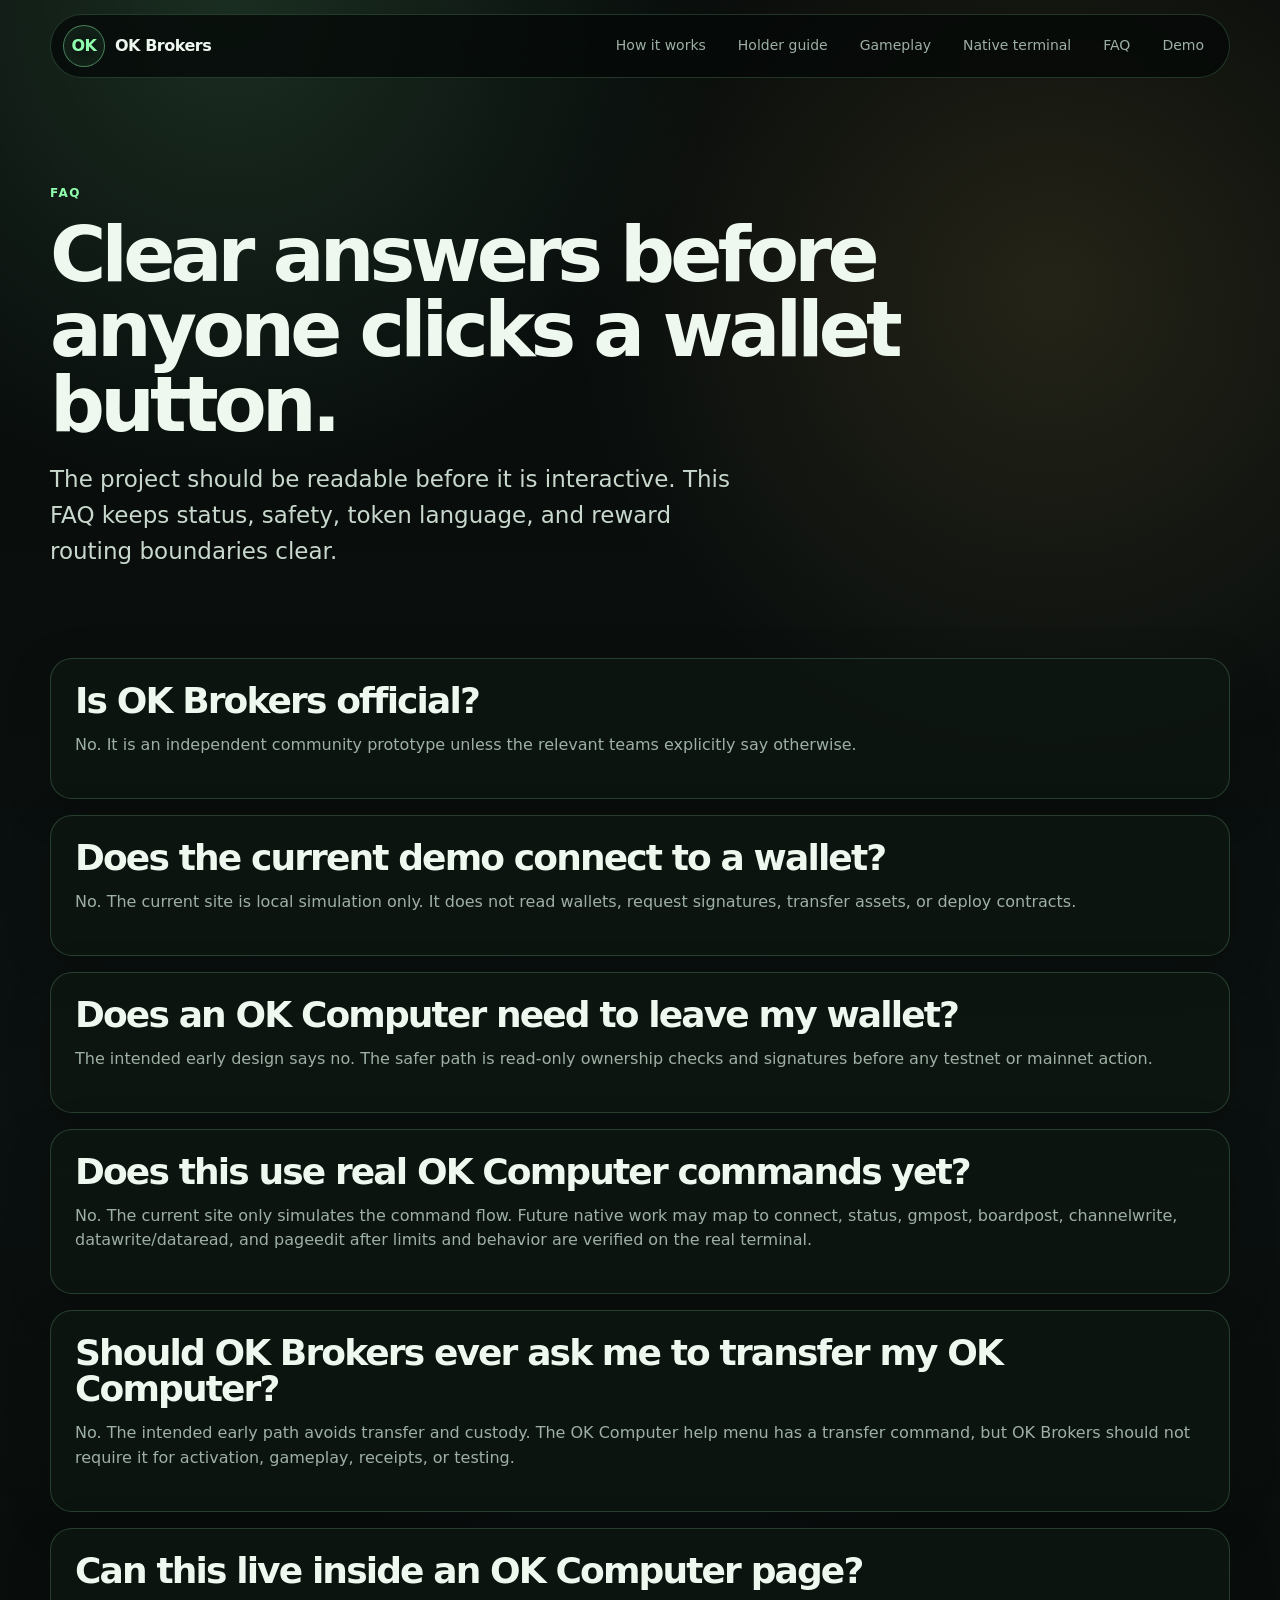
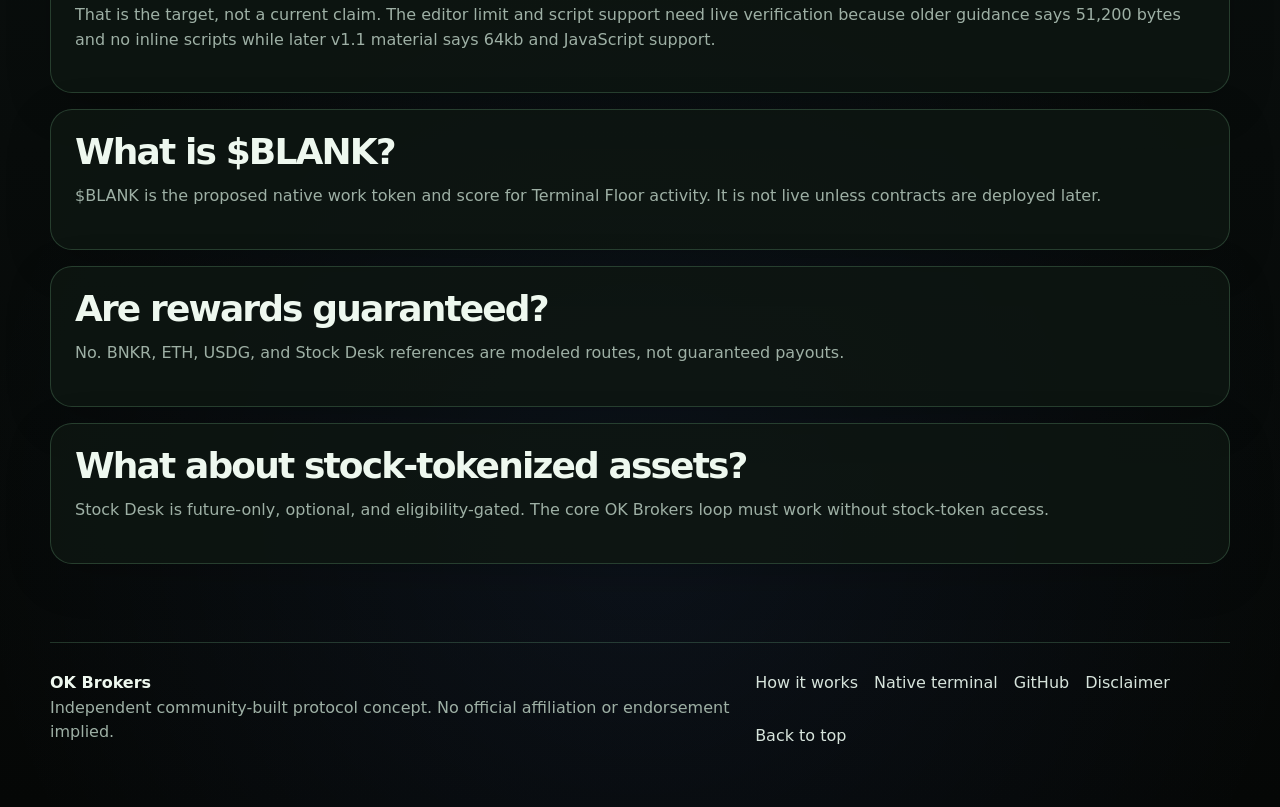
==== site/faq.html @ f8a7526f "feat: OK Computer-native reframe, economy spec, Season 0 and Terminal Floor pages - Reframe site aro" ====
<!doctype html>
<html lang="en">
<head>
  <meta charset="utf-8" />
  <meta name="viewport" content="width=device-width, initial-scale=1" />
  <title>OK Brokers FAQ</title>
  <meta name="description" content="Frequently asked questions about OK Brokers, wallet safety, $BLANK, BNKR routing, stock-token gating, and current demo status." />
  <meta name="theme-color" content="#08100c" />
  <link rel="icon" href="./favicon.svg" type="image/svg+xml" />
  <link rel="stylesheet" href="./styles.css" />
</head>
<body>
  <div class="grain" aria-hidden="true"></div>
  <header class="site-header">
    <a class="brand" href="./index.html#top" aria-label="OK Brokers home"><span class="brand-mark">OK</span><span>OK Brokers</span></a>
    <nav aria-label="Primary navigation">
      <a href="./how-it-works.html">How it works</a>
      <a href="./holder-guide.html">Holder guide</a>
      <a href="./gameplay.html">Gameplay</a>
      <a href="./native-terminal.html">Native terminal</a>
      <a href="./faq.html">FAQ</a>
      <a href="./index.html#simulator">Demo</a>
    </nav>
  </header>
  <main id="top" class="page-main">
    <section class="section-shell page-hero">
      <p class="eyebrow">FAQ</p>
      <h1>Clear answers before anyone clicks a wallet button.</h1>
      <p class="lede">The project should be readable before it is interactive. This FAQ keeps status, safety, token language, and reward routing boundaries clear.</p>
    </section>
    <section class="section-shell faq-list">
      <article><h2>Is OK Brokers official?</h2><p>No. It is an independent community prototype unless the relevant teams explicitly say otherwise.</p></article>
      <article><h2>Does the current demo connect to a wallet?</h2><p>No. The current site is local simulation only. It does not read wallets, request signatures, transfer assets, or deploy contracts.</p></article>
      <article><h2>Does an OK Computer need to leave my wallet?</h2><p>The intended early design says no. The safer path is read-only ownership checks and signatures before any testnet or mainnet action.</p></article>
      <article><h2>Does this use real OK Computer commands yet?</h2><p>No. The current site only simulates the command flow. Future native work may map to connect, status, gmpost, boardpost, channelwrite, datawrite/dataread, and pageedit after limits and behavior are verified on the real terminal.</p></article>
      <article><h2>Should OK Brokers ever ask me to transfer my OK Computer?</h2><p>No. The intended early path avoids transfer and custody. The OK Computer help menu has a transfer command, but OK Brokers should not require it for activation, gameplay, receipts, or testing.</p></article>
      <article><h2>Can this live inside an OK Computer page?</h2><p>That is the target, not a current claim. The editor limit and script support need live verification because older guidance says 51,200 bytes and no inline scripts while later v1.1 material says 64kb and JavaScript support.</p></article>
      <article><h2>What is $BLANK?</h2><p>$BLANK is the proposed native work token and score for Terminal Floor activity. It is not live unless contracts are deployed later.</p></article>
      <article><h2>Are rewards guaranteed?</h2><p>No. BNKR, ETH, USDG, and Stock Desk references are modeled routes, not guaranteed payouts.</p></article>
      <article><h2>What about stock-tokenized assets?</h2><p>Stock Desk is future-only, optional, and eligibility-gated. The core OK Brokers loop must work without stock-token access.</p></article>
    </section>
  </main>
  <footer class="site-footer section-shell">
    <div>
      <strong>OK Brokers</strong>
      <p>Independent community-built protocol concept. No official affiliation or endorsement implied.</p>
    </div>
    <div class="footer-links">
      <a href="./how-it-works.html">How it works</a>
      <a href="./native-terminal.html">Native terminal</a>
      <a href="https://github.com/tgelhardt/machine-anvil">GitHub</a>
      <a href="https://github.com/tgelhardt/machine-anvil/blob/main/DISCLAIMER.md">Disclaimer</a>
      <a href="#top">Back to top</a>
    </div>
  </footer>
</body>
</html>
---- site/styles.css ----
:root {
  color-scheme: dark;
  --bg: #070b0a;
  --panel: rgba(14, 23, 18, 0.82);
  --panel-strong: rgba(17, 28, 22, 0.96);
  --text: #eef8ef;
  --muted: #9eb0a5;
  --line: rgba(162, 255, 190, 0.18);
  --accent: #90ffad;
  --accent-2: #f1c96b;
  --warning: #ff886e;
  --shadow: 0 24px 90px rgba(0, 0, 0, 0.48);
  --radius: 24px;
}

* { box-sizing: border-box; }
html { scroll-behavior: smooth; }
body {
  margin: 0;
  min-height: 100vh;
  background:
    radial-gradient(circle at 18% 0%, rgba(144, 255, 173, 0.14), transparent 31rem),
    radial-gradient(circle at 82% 12%, rgba(241, 201, 107, 0.12), transparent 30rem),
    radial-gradient(circle at 50% 88%, rgba(87, 135, 255, 0.08), transparent 42rem),
    linear-gradient(180deg, #070b0a 0%, #0b1110 45%, #050706 100%);
  color: var(--text);
  font-family: Inter, ui-sans-serif, system-ui, -apple-system, BlinkMacSystemFont, "Segoe UI", sans-serif;
  line-height: 1.55;
}

a { color: inherit; text-decoration: none; }
strong { color: #ffffff; }
.grain {
  position: fixed;
  inset: 0;
  pointer-events: none;
  opacity: 0.20;
  background-image:
    linear-gradient(rgba(255,255,255,.04) 1px, transparent 1px),
    linear-gradient(90deg, rgba(255,255,255,.035) 1px, transparent 1px);
  background-size: 42px 42px;
  mask-image: linear-gradient(to bottom, black, transparent 82%);
}

.site-header {
  position: sticky;
  top: 0;
  z-index: 10;
  display: flex;
  justify-content: space-between;
  align-items: center;
  width: min(1180px, calc(100% - 32px));
  margin: 14px auto 0;
  padding: 10px 12px;
  border: 1px solid var(--line);
  border-radius: 999px;
  background: rgba(5, 8, 7, 0.76);
  backdrop-filter: blur(18px);
}

.brand { display:flex; align-items:center; gap: 10px; font-weight: 900; letter-spacing: -.03em; }
.brand-mark {
  display: grid;
  place-items: center;
  width: 42px;
  height: 42px;
  border-radius: 50%;
  border: 1px solid rgba(144, 255, 173, 0.45);
  color: var(--accent);
  font-weight: 900;
  background: #0b1510;
  box-shadow: inset 0 0 24px rgba(144,255,173,.09);
}

nav { display: flex; gap: 6px; align-items: center; }
nav a {
  padding: 9px 13px;
  border-radius: 999px;
  color: var(--muted);
  font-size: 14px;
}
nav a:hover { background: rgba(255,255,255,0.06); color: var(--text); }
a:focus-visible, button:focus-visible, input:focus-visible {
  outline: 3px solid rgba(144, 255, 173, .72);
  outline-offset: 3px;
}

.section-shell { width: min(1180px, calc(100% - 32px)); margin: 0 auto; }
.hero {
  display: grid;
  grid-template-columns: 1.05fr .95fr;
  gap: 42px;
  align-items: center;
  padding: 92px 0 48px;
}
.eyebrow {
  margin: 0 0 14px;
  color: var(--accent);
  font-size: 12px;
  font-weight: 900;
  letter-spacing: .13em;
  text-transform: uppercase;
}
h1, h2, h3, p { margin-top: 0; }
h1 {
  max-width: 760px;
  margin-bottom: 20px;
  font-size: clamp(44px, 6vw, 78px);
  line-height: .98;
  letter-spacing: -0.062em;
}
h2 {
  margin-bottom: 14px;
  font-size: clamp(32px, 4vw, 58px);
  line-height: 1;
  letter-spacing: -0.052em;
}
h3 { margin-bottom: 8px; font-size: 18px; }
.lede {
  max-width: 680px;
  color: #c8d8cd;
  font-size: clamp(18px, 2vw, 23px);
}
.hero-actions { display: flex; gap: 12px; flex-wrap: wrap; margin: 30px 0 16px; }
.button {
  display: inline-flex;
  align-items: center;
  min-height: 48px;
  padding: 0 19px;
  border-radius: 999px;
  font-weight: 900;
  border: 1px solid var(--line);
}
.button.primary { background: var(--accent); color: #07100a; border-color: transparent; }
.button.secondary { background: rgba(255,255,255,.05); color: var(--text); }
.status-note { color: var(--muted); font-size: 14px; }

.terminal-card {
  border: 1px solid rgba(144, 255, 173, 0.24);
  border-radius: var(--radius);
  background: linear-gradient(180deg, rgba(13, 25, 18, .96), rgba(6, 10, 9, .96));
  box-shadow: var(--shadow);
  overflow: hidden;
}
.terminal-top {
  display: flex;
  gap: 8px;
  align-items: center;
  padding: 14px 16px;
  border-bottom: 1px solid var(--line);
  color: var(--muted);
}
.terminal-top span { width: 10px; height: 10px; border-radius: 50%; background: #40564a; }
.terminal-top span:first-child { background: var(--warning); }
.terminal-top span:nth-child(2) { background: var(--accent-2); }
.terminal-top span:nth-child(3) { background: var(--accent); }
.terminal-top strong { margin-left: 8px; font-size: 13px; letter-spacing: .06em; }
.terminal-body { padding: 26px; font-family: "SFMono-Regular", Consolas, monospace; font-size: 15px; }
.terminal-body p { margin-bottom: 14px; color: #d8f7e2; }
.muted { display: inline-block; min-width: 96px; color: var(--muted); }
.crt-screen {
  display: grid;
  grid-template-columns: repeat(6, 1fr);
  gap: 10px;
  margin-top: 24px;
  padding: 18px;
  border: 1px solid rgba(144, 255, 173, .18);
  border-radius: 18px;
  background:
    linear-gradient(rgba(144,255,173,.055) 50%, transparent 50%) 0 0 / 100% 6px,
    radial-gradient(circle at 50% 18%, rgba(144,255,173,.22), transparent 58%),
    #07100b;
}
.crt-screen b, .crt-screen small { grid-column: 1 / -1; color: var(--accent); }
.crt-screen i { height: 54px; border: 1px solid rgba(144,255,173,.16); border-radius: 12px; background: rgba(144,255,173,.07); }

.proof-strip {
  display: grid;
  grid-template-columns: repeat(4, 1fr);
  gap: 12px;
  margin-top: 18px;
}
.proof-strip article, .flow-list div, .control-panel, .results-panel, .phase-grid article, .cards-grid article, .command-grid article, .command-console, .receipt-card {
  border: 1px solid var(--line);
  background: var(--panel);
  border-radius: 20px;
  box-shadow: 0 12px 46px rgba(0,0,0,.18);
}
.proof-strip article { padding: 18px; }
.proof-strip strong { display:block; margin-bottom: 5px; }
.proof-strip span, .phase-grid p, .section-heading p, .split-section p, .cards-grid p { color: var(--muted); }

.floor-section { padding: 92px 0 48px; }
.section-heading { max-width: 780px; margin-bottom: 24px; }
.cards-grid { display: grid; gap: 14px; }
.cards-grid.three { grid-template-columns: repeat(3, 1fr); }
.cards-grid article { padding: 24px; }
.cards-grid article > span, .phase-grid span {
  display:grid;
  place-items:center;
  width:38px;
  height:38px;
  border-radius: 50%;
  background: rgba(144,255,173,.11);
  color: var(--accent);
  font-weight: 900;
  margin-bottom: 24px;
}

.split-section {
  display: grid;
  grid-template-columns: .9fr 1.1fr;
  gap: 42px;
  padding: 82px 0 54px;
}
.flow-list { display: grid; gap: 12px; }
.flow-list div { display: grid; grid-template-columns: 60px 1fr; gap: 18px; padding: 20px; }
.flow-list span { color: var(--accent-2); font-weight: 900; }
.flow-list p { margin: 0; color: #d5ded9; }

.simulator-section { padding: 72px 0; }
.demo-warning {
  margin: -4px 0 18px;
  padding: 14px 16px;
  border: 1px solid rgba(255, 136, 110, .38);
  border-radius: 18px;
  color: #ffd7cf;
  background: rgba(255, 136, 110, .08);
}
.terminal-lab { display: grid; grid-template-columns: .92fr 1.08fr; gap: 18px; margin-bottom: 18px; }
.activation-panel, .shift-panel {
  padding: 24px;
  border: 1px solid var(--line);
  border-radius: 22px;
  background: var(--panel-strong);
  box-shadow: 0 12px 46px rgba(0,0,0,.22);
}
.panel-kicker { color: var(--accent-2); font-size: 12px; font-weight: 900; letter-spacing: .12em; text-transform: uppercase; }
.computer-id { margin: 10px 0 18px; font-size: clamp(28px, 4vw, 46px); font-weight: 900; letter-spacing: -.055em; }
.computer-id strong { color: var(--accent); }
.status-stack { display: grid; gap: 10px; margin-bottom: 18px; }
.status-stack p { display:flex; justify-content: space-between; gap: 12px; margin: 0; padding: 12px; border: 1px solid var(--line); border-radius: 14px; background: rgba(255,255,255,.035); }
.status-stack span, .microcopy { color: var(--muted); }
.terminal-actions { display:flex; gap: 10px; flex-wrap: wrap; margin: 18px 0 12px; }
button.button { cursor: pointer; font: inherit; }
button.button:disabled { cursor: not-allowed; opacity: .55; }
.button.ghost { background: transparent; color: var(--muted); }
.microcopy { margin: 12px 0 0; font-size: 13px; }
.shift-timer { margin: 8px 0 14px; font: 900 clamp(48px, 8vw, 82px)/1 "SFMono-Regular", Consolas, monospace; color: var(--accent); letter-spacing: -.06em; }
.blank-meter { height: 16px; margin-bottom: 18px; overflow: hidden; border: 1px solid var(--line); border-radius: 999px; background: rgba(255,255,255,.045); }
.blank-meter span { display:block; height: 100%; border-radius: inherit; background: linear-gradient(90deg, var(--accent), var(--accent-2)); transition: width .2s ease; }
.route-board { display: grid; grid-template-columns: repeat(4, 1fr); gap: 10px; margin-top: 14px; }
.route-board div { min-height: 92px; padding: 14px; border: 1px solid var(--line); border-radius: 16px; background: rgba(144,255,173,.055); }
.route-board span { display:block; margin-bottom: 8px; color: var(--muted); font-size: 12px; font-weight: 900; text-transform: uppercase; letter-spacing: .08em; }
.route-board strong { color: #f3fff6; font-size: 14px; }
.legacy-model { margin-top: 18px; }
.simulator-grid { display: grid; grid-template-columns: .9fr 1.1fr; gap: 18px; align-items: stretch; }
.control-panel, .results-panel { padding: 24px; }
.control-panel label { display: block; margin-bottom: 22px; color: #dce7df; font-weight: 800; }
.control-panel output { display: block; margin-top: 8px; color: var(--accent); font-family: "SFMono-Regular", Consolas, monospace; }
input[type="range"] { width: 100%; accent-color: var(--accent); margin-top: 12px; }
.results-panel { background: var(--panel-strong); }
.metric { padding: 18px; border: 1px solid var(--line); border-radius: 18px; background: rgba(255,255,255,.035); }
.metric.large { margin-bottom: 14px; }
.metric span { display:block; margin-bottom: 8px; color: var(--muted); font-size: 13px; }
.metric strong { font-size: 25px; letter-spacing: -0.03em; }
.metric.large strong { font-size: clamp(34px, 4.2vw, 58px); color: var(--accent); }
.metric-grid { display: grid; grid-template-columns: repeat(2,1fr); gap: 12px; }
.calc-note { margin: 16px 0 0; color: var(--muted); font-size: 14px; }
.ticker-tape { display:flex; gap: 10px; flex-wrap:wrap; margin-top: 18px; }
.ticker-tape span { padding: 7px 10px; border-radius: 999px; border: 1px solid var(--line); color: var(--accent-2); font-size: 12px; font-weight: 900; text-transform: uppercase; letter-spacing: .08em; }

.build-section { padding: 70px 0 90px; }
.phase-grid { display: grid; grid-template-columns: repeat(3, 1fr); gap: 14px; }
.phase-grid article { padding: 22px; }

.site-footer {
  display: flex;
  justify-content: space-between;
  gap: 24px;
  padding: 28px 0 46px;
  border-top: 1px solid var(--line);
  color: var(--muted);
}
.site-footer strong { color: var(--text); }
.footer-links { display:flex; gap: 16px; flex-wrap: wrap; }
.footer-links a { color: #d7e4dc; }

.arcade-section { padding: 72px 0 54px; }
.native-section { padding: 76px 0 50px; }
.command-grid {
  display: grid;
  grid-template-columns: repeat(3, 1fr);
  gap: 14px;
}
.command-grid article { padding: 22px; }
.command-grid code {
  display: inline-flex;
  align-items: center;
  min-height: 34px;
  margin-bottom: 18px;
  padding: 0 10px;
  border: 1px solid rgba(144,255,173,.26);
  border-radius: 10px;
  background: rgba(144,255,173,.08);
  color: var(--accent);
  font-family: "SFMono-Regular", Consolas, monospace;
  font-weight: 900;
}
.native-console-grid {
  display: grid;
  grid-template-columns: 1.1fr .9fr;
  gap: 18px;
  margin: 18px 0;
}
.command-console, .receipt-card {
  padding: 22px;
  background: var(--panel-strong);
  overflow: hidden;
}
.command-console pre {
  margin: 14px 0 0;
  white-space: pre-wrap;
  color: #d8f7e2;
  font: 14px/1.65 "SFMono-Regular", Consolas, monospace;
}
.command-console.full-width { width: 100%; }
.receipt-paper {
  display: grid;
  gap: 9px;
  margin-top: 14px;
  padding: 20px;
  border-radius: 14px;
  color: #172018;
  background:
    linear-gradient(90deg, rgba(0,0,0,.04) 1px, transparent 1px) 0 0 / 10px 100%,
    #eff7df;
  font-family: "SFMono-Regular", Consolas, monospace;
  box-shadow: inset 0 -8px 0 rgba(0,0,0,.08);
}
.receipt-paper strong { color: #101710; letter-spacing: .08em; }
.receipt-paper small { color: #4f5e50; }
.cards-grid.four { grid-template-columns: repeat(4, 1fr); }
.center-actions { display: flex; justify-content: center; margin-top: 22px; }
.page-main { padding-top: 34px; }
.page-hero { padding: 72px 0 28px; }
.page-hero h1 { max-width: 940px; }
.page-split { padding-top: 42px; }
.page-cards { padding: 26px 0 72px; }
.step-list {
  display: grid;
  gap: 16px;
  padding: 38px 0 72px;
}
.step-list article, .faq-list article, .notice-card {
  border: 1px solid var(--line);
  border-radius: 22px;
  background: var(--panel);
  box-shadow: 0 12px 46px rgba(0,0,0,.18);
}
.step-list article {
  display: grid;
  grid-template-columns: 110px 0.8fr 1.4fr;
  gap: 22px;
  align-items: start;
  padding: 24px;
}
.step-list span {
  color: var(--accent);
  font-weight: 900;
  letter-spacing: .08em;
  text-transform: uppercase;
}
.step-list h2 { margin: 0; font-size: clamp(24px, 3vw, 38px); }
.step-list p { margin: 0; color: var(--muted); }
.notice-card { margin-bottom: 78px; padding: 22px 24px; color: #dce7df; }
.faq-list { display: grid; gap: 16px; padding: 38px 0 78px; }
.faq-list article { padding: 24px; }
.faq-list h2 { font-size: clamp(22px, 3vw, 36px); }
.faq-list p { color: var(--muted); }

@media (max-width: 900px) {
  .site-header { align-items: flex-start; border-radius: 24px; }
  nav { flex-wrap: wrap; justify-content: flex-end; }
  nav a { font-size: 13px; padding: 7px 9px; }
  .hero, .split-section, .simulator-grid, .terminal-lab, .native-console-grid { grid-template-columns: 1fr; }
  .hero { padding-top: 58px; }
  h1 { font-size: clamp(42px, 14vw, 66px); }
  .proof-strip, .phase-grid, .metric-grid, .cards-grid.three, .cards-grid.four, .route-board, .command-grid { grid-template-columns: 1fr; }
  .step-list article { grid-template-columns: 1fr; }
  .site-footer { flex-direction: column; }
}
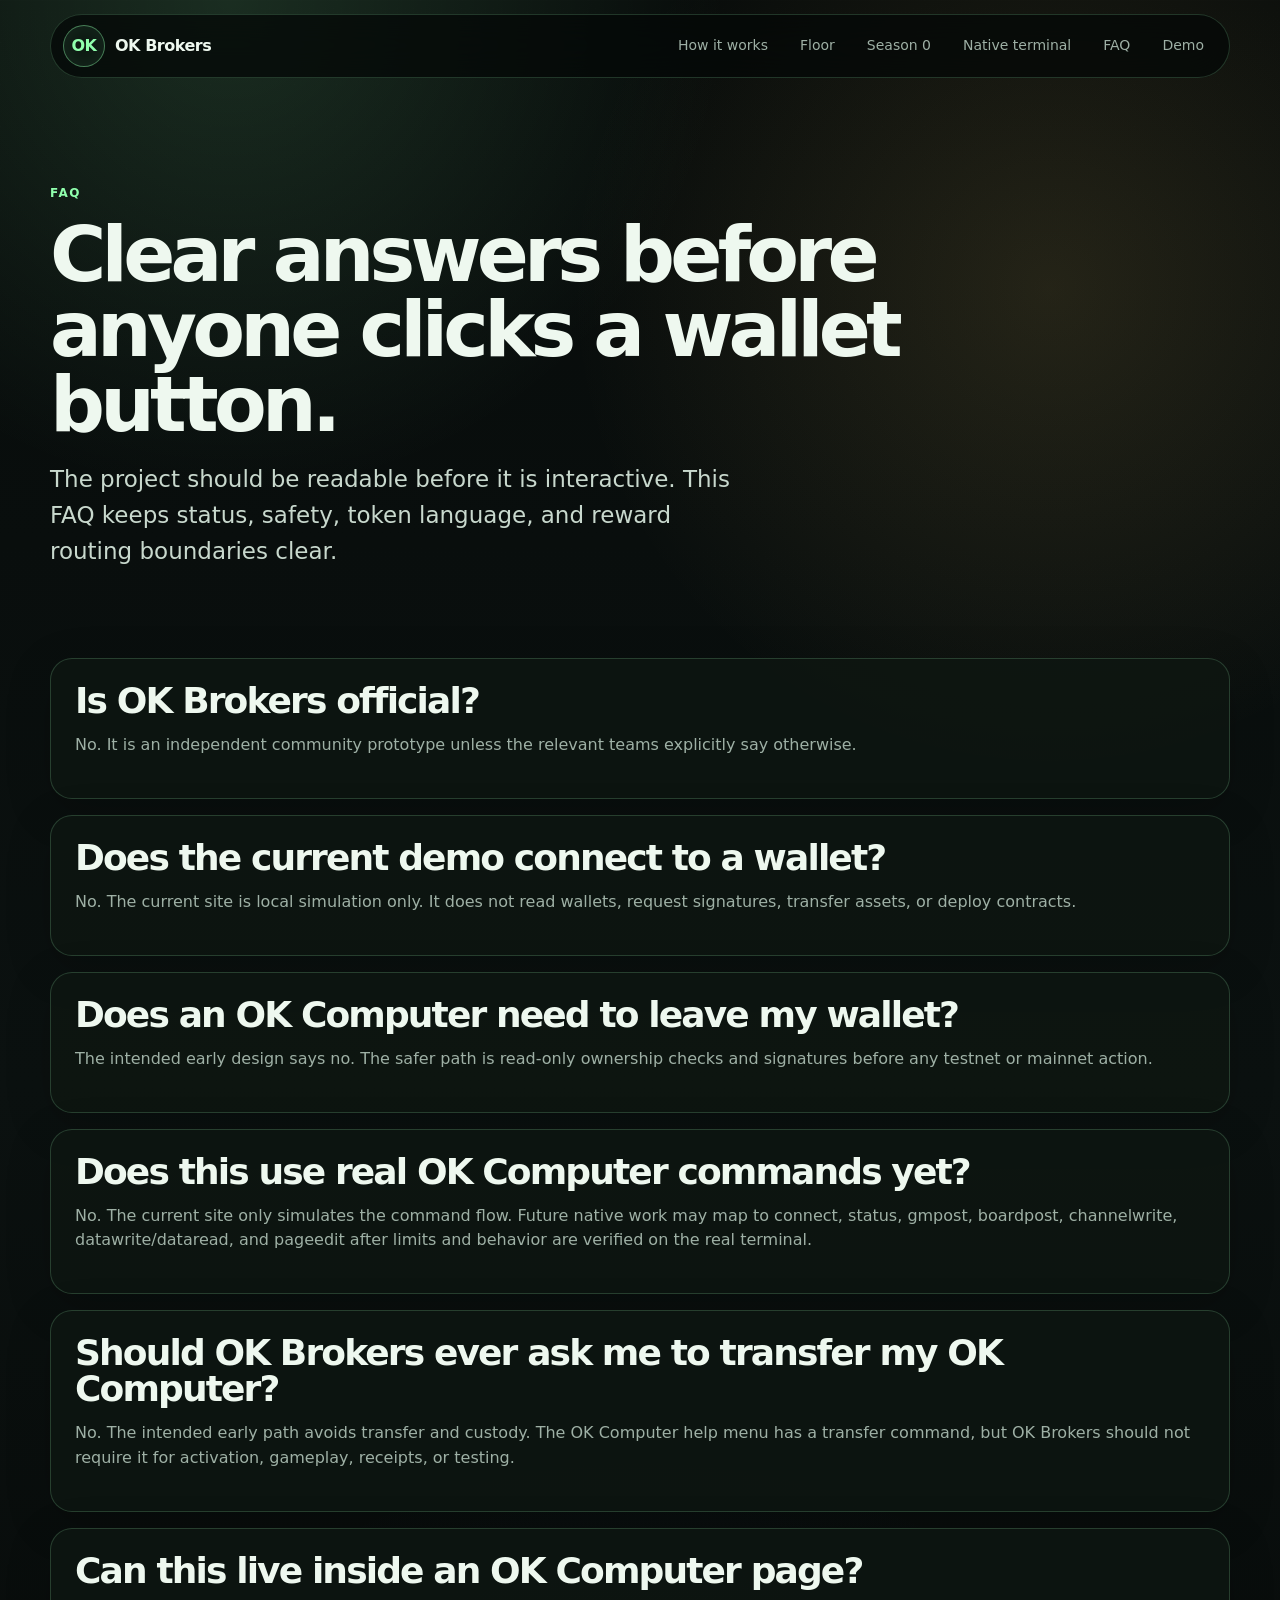
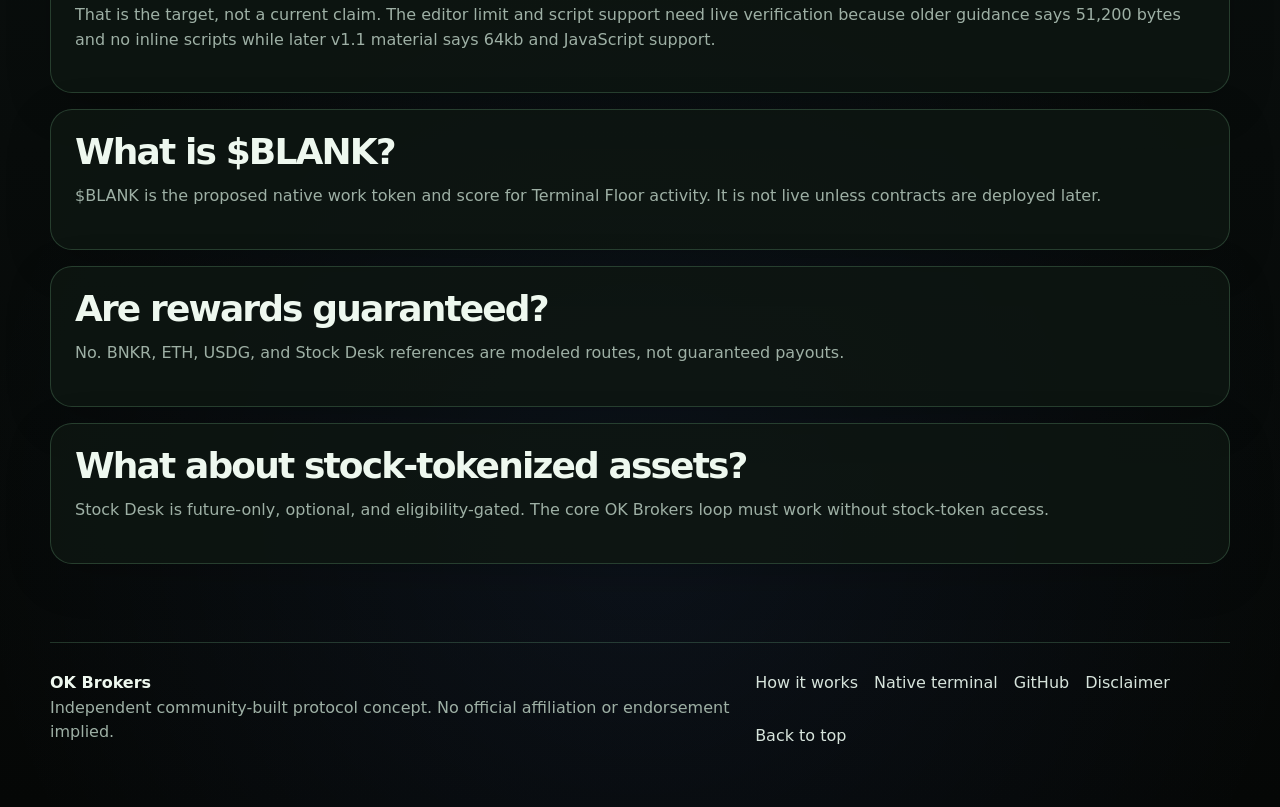
==== commit 907f5dde: "fix: standardize primary navigation across all pages Single canonical nav: How it works | Floor | Se" ====
--- a/site/faq.html
+++ b/site/faq.html
@@ -14,12 +14,12 @@
   <header class="site-header">
     <a class="brand" href="./index.html#top" aria-label="OK Brokers home"><span class="brand-mark">OK</span><span>OK Brokers</span></a>
     <nav aria-label="Primary navigation">
-      <a href="./how-it-works.html">How it works</a>
-      <a href="./holder-guide.html">Holder guide</a>
-      <a href="./gameplay.html">Gameplay</a>
-      <a href="./native-terminal.html">Native terminal</a>
-      <a href="./faq.html">FAQ</a>
-      <a href="./index.html#simulator">Demo</a>
+      <a href="how-it-works.html">How it works</a>
+      <a href="floor.html">Floor</a>
+      <a href="season-zero.html">Season 0</a>
+      <a href="native-terminal.html">Native terminal</a>
+      <a href="faq.html" aria-current="page">FAQ</a>
+      <a href="index.html#simulator">Demo</a>
     </nav>
   </header>
   <main id="top" class="page-main">
